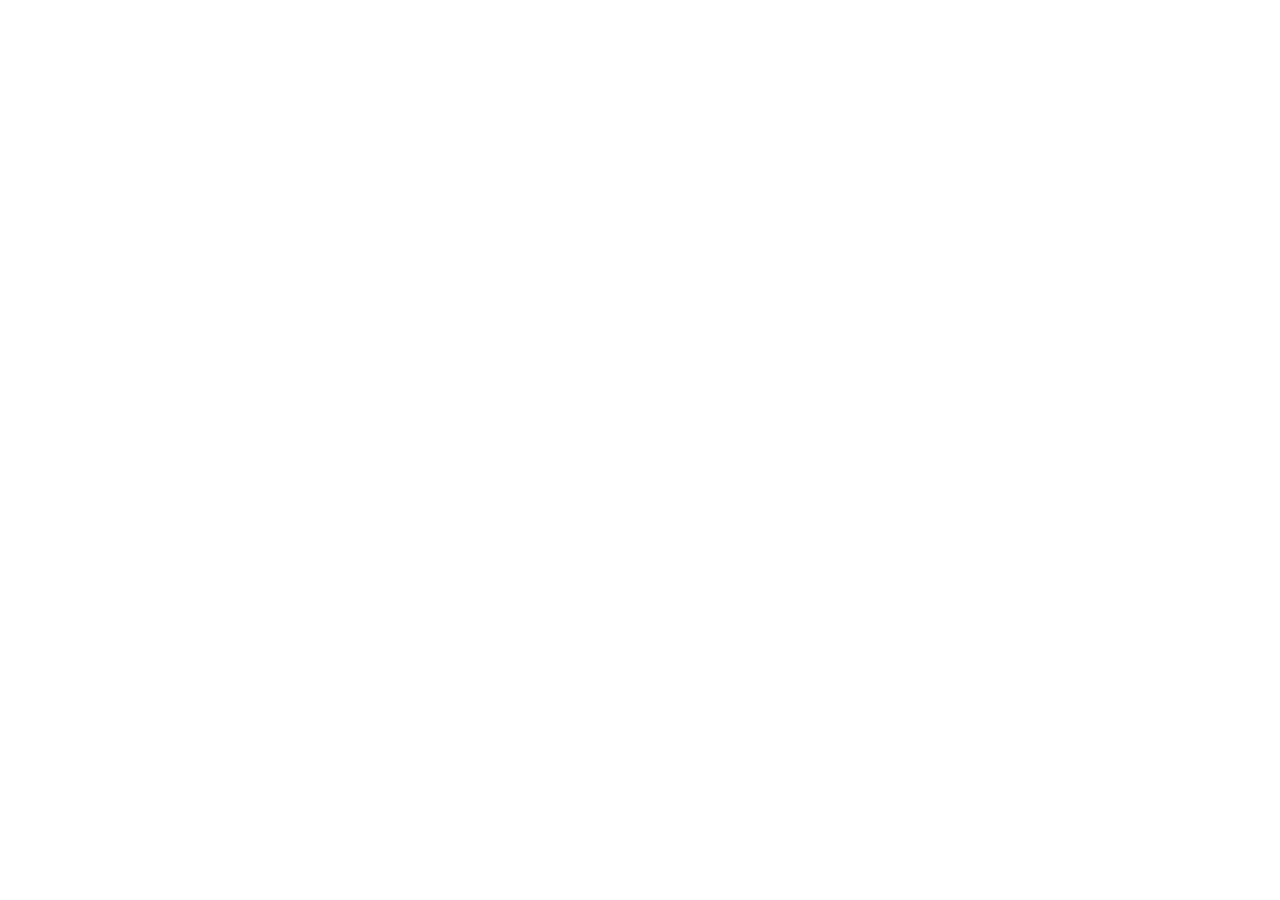
==== index.html @ b3666e8b "Add files via upload" ====
<!doctype html>
<html lang="de">
<head>
  <meta charset="utf-8">
  <meta name="viewport" content="width=device-width, initial-scale=1, viewport-fit=cover">
  <meta name="theme-color" content="#111318">
  <meta name="description" content="Digitaler Spieleblock: Dart, Wizard, Phase 10, Kniffel, Skip-Bo, Rommé – offline nutzbar.">
  <meta name="apple-mobile-web-app-capable" content="yes">
  <meta name="mobile-web-app-capable" content="yes">
  <meta name="apple-mobile-web-app-status-bar-style" content="black-translucent">
  <meta name="apple-mobile-web-app-title" content="Spielstand">
  <link rel="apple-touch-icon" href="icons/icon-180.png">
  <link rel="icon" type="image/png" href="icons/icon-192.png">
  <link rel="manifest" href="manifest.webmanifest">
  <link rel="stylesheet" href="css/style.css">
  <title>Spielstand</title>
</head>
<body>
  <div id="app"></div>
  <script type="module" src="js/app.js"></script>
</body>
</html>
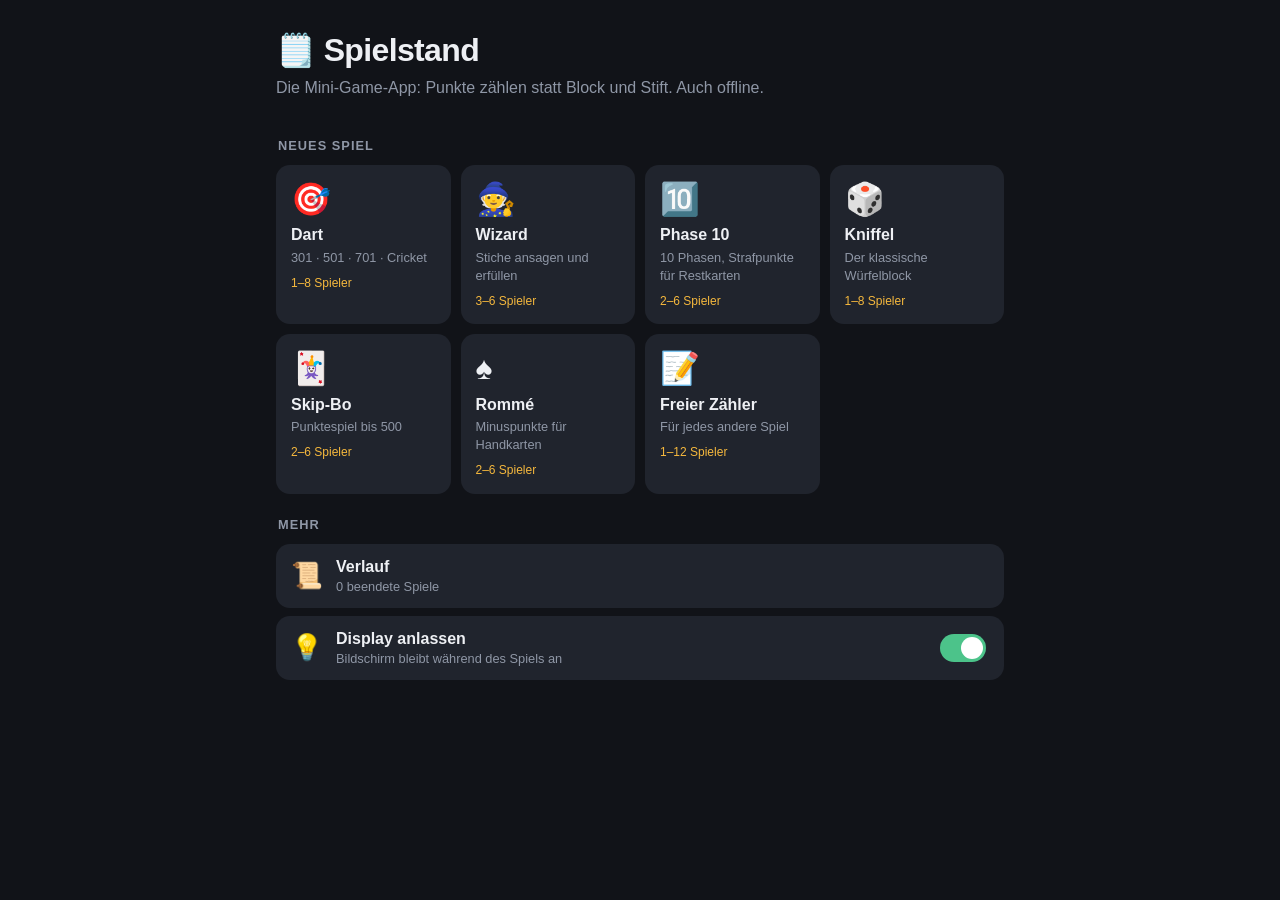
==== commit f592e096: "Add files via upload" ====
--- a/index.html
+++ b/index.html
@@ -9,14 +9,14 @@
   <meta name="mobile-web-app-capable" content="yes">
   <meta name="apple-mobile-web-app-status-bar-style" content="black-translucent">
   <meta name="apple-mobile-web-app-title" content="Spielstand">
-  <link rel="apple-touch-icon" href="icons/icon-180.png">
-  <link rel="icon" type="image/png" href="icons/icon-192.png">
+  <link rel="apple-touch-icon" href="icon-180.png">
+  <link rel="icon" type="image/png" href="icon-192.png">
   <link rel="manifest" href="manifest.webmanifest">
-  <link rel="stylesheet" href="css/style.css">
+  <link rel="stylesheet" href="style.css">
   <title>Spielstand</title>
 </head>
 <body>
   <div id="app"></div>
-  <script type="module" src="js/app.js"></script>
+  <script type="module" src="app.js"></script>
 </body>
 </html>
--- a/style.css
+++ b/style.css
@@ -0,0 +1,261 @@
+:root {
+  --bg: #111318;
+  --bg2: #1a1d24;
+  --card: #20242d;
+  --card2: #2a2f3a;
+  --line: #343a47;
+  --text: #eef0f4;
+  --muted: #8f97a6;
+  --accent: #f5b83d;
+  --accent-ink: #1b1400;
+  --good: #4cc38a;
+  --bad: #ef6b6b;
+  --warn: #f0a04b;
+  --dbl: #3ea6ff;
+  --tpl: #c77dff;
+  --radius: 14px;
+  --safe-b: env(safe-area-inset-bottom, 0px);
+  color-scheme: dark;
+}
+* { box-sizing: border-box; -webkit-tap-highlight-color: transparent; }
+html, body { margin: 0; background: var(--bg); color: var(--text); }
+body {
+  font: 16px/1.4 -apple-system, BlinkMacSystemFont, "SF Pro Text", "Segoe UI", Roboto, sans-serif;
+  min-height: 100vh; -webkit-text-size-adjust: 100%; overscroll-behavior-y: none;
+  padding-bottom: calc(24px + var(--safe-b));
+}
+a { color: inherit; text-decoration: none; }
+button, .btn { font: inherit; color: inherit; border: 0; cursor: pointer; touch-action: manipulation; }
+button:disabled { opacity: .35; cursor: default; }
+input, select { font: inherit; color: var(--text); }
+h1, h2, h3 { margin: 0; }
+small { font-size: .8em; }
+.muted { color: var(--muted); }
+.small { font-size: .85rem; }
+.center { text-align: center; }
+.good { color: var(--good); }
+.bad { color: var(--bad); }
+.row { display: flex; align-items: center; }
+.gap { gap: 8px; }
+.grow { flex: 1; }
+.wrap { max-width: 760px; margin: 0 auto; padding: 12px 16px; }
+
+/* ---------- Buttons ---------- */
+button, .btn {
+  background: var(--card2); border-radius: 12px; padding: 12px 14px; min-height: 44px;
+  display: inline-flex; align-items: center; justify-content: center; gap: 6px; text-align: center;
+  transition: transform .06s, background .15s;
+}
+button:active:not(:disabled), .btn:active { transform: scale(.97); }
+.primary { background: var(--accent); color: var(--accent-ink); font-weight: 700; }
+.ghost { background: transparent; border: 1px solid var(--line); }
+.block { display: flex; width: 100%; margin-top: 10px; }
+.big { font-size: 1.1rem; min-height: 56px; margin-top: 16px; }
+.danger { color: var(--bad); }
+.plain { background: transparent; padding: 0; border-radius: 0; }
+.icon-btn { background: transparent; min-width: 44px; height: 44px; padding: 0; font-size: 1.4rem; border-radius: 10px; display: inline-flex; align-items: center; justify-content: center; }
+.icon-btn.small { min-width: 36px; height: 36px; font-size: 1rem; }
+.chips { display: flex; flex-wrap: wrap; gap: 8px; margin: 8px 0; }
+.chip { min-height: 38px; padding: 8px 14px; border-radius: 999px; background: var(--card2); font-size: .95rem; }
+.chip.on { background: var(--accent); color: var(--accent-ink); font-weight: 600; }
+.chip.on.warn { background: var(--warn); }
+.toggle { background: var(--card2); }
+.toggle.on { background: var(--good); color: #062014; font-weight: 600; }
+
+.switch { width: 46px; height: 28px; border-radius: 999px; background: var(--line); position: relative; flex: none; transition: background .2s; }
+.switch::after { content: ''; position: absolute; top: 3px; left: 3px; width: 22px; height: 22px; border-radius: 50%; background: #fff; transition: transform .2s; }
+.switch.on { background: var(--good); }
+.switch.on::after { transform: translateX(18px); }
+
+/* ---------- Kopfzeilen ---------- */
+.hero { padding: calc(28px + env(safe-area-inset-top, 0px)) 16px 4px; max-width: 760px; margin: 0 auto; }
+.hero h1 { font-size: 2rem; letter-spacing: -.02em; }
+.hero h1::before { content: '🗒️ '; }
+.hero p { color: var(--muted); margin: 4px 0 0; }
+.bar {
+  position: sticky; top: 0; z-index: 10; display: flex; align-items: center; gap: 4px;
+  padding: calc(6px + env(safe-area-inset-top, 0px)) 8px 6px; background: rgba(17, 19, 24, .92);
+  backdrop-filter: blur(12px); -webkit-backdrop-filter: blur(12px); border-bottom: 1px solid var(--line);
+}
+.bar-title { flex: 1; min-width: 0; display: flex; flex-direction: column; padding: 0 4px; }
+.bar-title b, .bar-title small { white-space: nowrap; overflow: hidden; text-overflow: ellipsis; }
+.bar-title small { color: var(--muted); }
+.section { font-size: .8rem; text-transform: uppercase; letter-spacing: .08em; color: var(--muted); margin: 22px 2px 10px; }
+
+/* ---------- Startseite ---------- */
+.game-grid { display: grid; grid-template-columns: repeat(auto-fill, minmax(150px, 1fr)); gap: 10px; }
+.game-card {
+  background: var(--card); border-radius: var(--radius); padding: 14px; display: flex; flex-direction: column; gap: 2px;
+  border: 1px solid transparent; transition: transform .06s;
+}
+.game-card:active { transform: scale(.97); border-color: var(--accent); }
+.gc-icon { font-size: 2rem; line-height: 1.2; margin-bottom: 4px; }
+.game-card small { color: var(--muted); }
+.gc-players { margin-top: 6px; font-size: .75rem; color: var(--accent); }
+.list-item { display: flex; align-items: center; background: var(--card); border-radius: var(--radius); margin-bottom: 8px; padding-right: 4px; }
+.li-main { flex: 1; display: flex; align-items: center; gap: 12px; padding: 12px 14px; min-width: 0; text-align: left; justify-content: flex-start; }
+.li-icon { font-size: 1.6rem; width: 34px; text-align: center; flex: none; }
+.li-text { display: flex; flex-direction: column; min-width: 0; flex: 1; }
+.li-text small { color: var(--muted); white-space: nowrap; overflow: hidden; text-overflow: ellipsis; }
+
+/* ---------- Karten & Formulare ---------- */
+.card { background: var(--card); border-radius: var(--radius); padding: 14px; margin-bottom: 12px; }
+.card-title { font-size: 1.05rem; margin-bottom: 8px; display: flex; justify-content: space-between; align-items: baseline; }
+.player-list { display: flex; flex-direction: column; gap: 6px; margin-bottom: 10px; }
+.player-row { display: flex; align-items: center; gap: 6px; background: var(--card2); border-radius: 10px; padding: 4px 4px 4px 12px; }
+.pr-num { color: var(--muted); width: 18px; }
+.pr-name { flex: 1; font-weight: 600; overflow: hidden; text-overflow: ellipsis; white-space: nowrap; }
+.add-form { display: flex; gap: 8px; }
+.add-form input, .field input, .field select {
+  flex: 1; min-width: 0; background: var(--bg2); border: 1px solid var(--line); border-radius: 10px; padding: 11px 12px; min-height: 46px; width: 100%;
+}
+.add-form button { width: 52px; font-size: 1.4rem; }
+.field { display: flex; flex-direction: column; gap: 6px; margin: 12px 0; }
+.field > span { font-size: .9rem; color: var(--muted); }
+.toggle-row { display: flex; justify-content: space-between; width: 100%; gap: 12px; text-align: left; min-height: 40px; }
+.toggle-row span:first-child { color: var(--text); font-size: 1rem; }
+.rules h3 { margin: 18px 0 6px; font-size: 1.05rem; color: var(--accent); }
+.rules p, .rules li { color: #cfd4de; }
+.rules ul, .rules ol { padding-left: 22px; }
+
+/* ---------- Eingabe-Bereiche ---------- */
+.info-line { color: var(--muted); margin: 2px 2px 10px; font-size: .95rem; }
+.info-line b { color: var(--text); }
+.entry { border: 1px solid var(--line); }
+.entry-head { font-size: 1.05rem; margin-bottom: 4px; }
+.entry-sub { color: var(--muted); font-size: .9rem; margin: 10px 0 6px; }
+.entry-row { display: flex; align-items: center; gap: 10px; padding: 8px 0; border-top: 1px solid var(--line); }
+.entry-row.wrap { flex-wrap: wrap; }
+.entry-row.wrap .er-name { flex-basis: 100%; }
+.er-name { flex: 1; min-width: 0; font-weight: 600; }
+.er-name small { font-weight: 400; }
+.er-pts { width: 46px; text-align: right; font-weight: 700; }
+.entry-sum { margin-top: 10px; padding: 10px; border-radius: 10px; background: var(--bg2); text-align: center; }
+.entry-sum.warn { color: var(--warn); }
+.entry-sum.ok { color: var(--good); }
+.warn-box { margin-top: 8px; padding: 10px; border-radius: 10px; background: rgba(240, 160, 75, .15); color: var(--warn); font-size: .9rem; }
+.stepper { display: flex; align-items: center; gap: 4px; }
+.step { width: 44px; height: 44px; padding: 0; font-size: 1.4rem; border-radius: 10px; }
+.step-val { min-width: 36px; text-align: center; font-size: 1.25rem; font-weight: 700; font-variant-numeric: tabular-nums; }
+.num {
+  width: 84px; background: var(--bg2); border: 1px solid var(--line); border-radius: 10px; padding: 10px; min-height: 44px;
+  text-align: right; font-size: 1.15rem; font-weight: 700; font-variant-numeric: tabular-nums;
+}
+.num:focus, .add-form input:focus, .field input:focus { outline: 2px solid var(--accent); border-color: transparent; }
+.calc-btn { width: 44px; padding: 0; font-size: 1.15rem; }
+.party-head { display: flex; justify-content: space-between; align-items: baseline; font-size: 1.1rem; }
+.party-pts { font-weight: 800; color: var(--accent); font-variant-numeric: tabular-nums; }
+.done-banner { display: flex; align-items: center; gap: 10px; justify-content: space-between; background: var(--card); border: 1px solid var(--accent); border-radius: var(--radius); padding: 8px 12px; margin-bottom: 12px; }
+
+/* ---------- Punktetabelle ---------- */
+.table-wrap { overflow-x: auto; margin: 12px 0; border-radius: var(--radius); background: var(--card); -webkit-overflow-scrolling: touch; }
+table.score { border-collapse: collapse; width: 100%; font-variant-numeric: tabular-nums; }
+.score th, .score td { padding: 8px 10px; text-align: center; border-bottom: 1px solid var(--line); white-space: nowrap; }
+.score thead th { position: sticky; top: 0; background: var(--card2); font-size: .9rem; }
+.score tbody th, .score tfoot th, .score thead th:first-child { position: sticky; left: 0; background: var(--card2); text-align: left; font-weight: 500; color: var(--muted); z-index: 1; }
+.score thead th:first-child { z-index: 2; }
+.score th.active { color: var(--accent); }
+.score tfoot td, .score tfoot th { background: var(--bg2); font-size: 1.05rem; }
+.score tr.empty td { color: var(--muted); padding: 18px; }
+.cell-main { display: block; font-weight: 700; }
+.cell-sub { display: block; font-size: .72rem; color: var(--muted); }
+.cell-sub.good { color: var(--good); }
+.cell-sub.bad { color: var(--bad); }
+td.good .cell-main { color: var(--good); }
+td.bad .cell-main { color: var(--bad); }
+
+/* Kniffel */
+.kniffel tbody th { font-size: .9rem; color: var(--text) !important; }
+.kn-cell { cursor: pointer; min-width: 64px; font-weight: 700; font-size: 1.05rem; height: 42px; }
+.kn-cell.cur { background: rgba(245, 184, 61, .07); }
+.kn-cell.struck { color: var(--muted); }
+.kn-cell.sel { outline: 2px solid var(--accent); outline-offset: -2px; }
+.kniffel tr.sum td, .kniffel tr.sum th { background: var(--bg2); font-size: .9rem; }
+.kniffel tr.strong td { font-weight: 700; }
+.kniffel tr.total td, .kniffel tr.total th { background: var(--card2); font-size: 1.15rem; font-weight: 800; color: var(--accent) !important; }
+.pick-grid { display: grid; grid-template-columns: repeat(3, 1fr); gap: 8px; margin: 12px 0; }
+.pick-grid.dense { grid-template-columns: repeat(6, 1fr); }
+.pick-grid.count .count-key { flex-direction: column; gap: 0; min-height: 64px; }
+.count-key b { font-size: 1.4rem; }
+.count-key small { color: var(--muted); font-weight: 500; }
+.count-key.on small { color: var(--accent-ink); }
+.pick-grid .wide { grid-column: 1 / -1; }
+
+/* ---------- Dart ---------- */
+.play-dart { padding-bottom: 0; }
+.dart-players { display: flex; flex-direction: column; gap: 8px; }
+.dart-player { background: var(--card); border-radius: var(--radius); padding: 10px 14px; border: 2px solid transparent; }
+.dart-player.active { border-color: var(--accent); }
+.dp-head { display: flex; align-items: center; gap: 8px; }
+.dp-name { font-weight: 700; flex: 1; }
+.badge { font-size: .75rem; background: var(--card2); padding: 2px 8px; border-radius: 999px; }
+.badge.warn { color: var(--warn); }
+.dp-main { display: flex; align-items: center; gap: 14px; }
+.dp-rem { font-size: 2.6rem; font-weight: 800; font-variant-numeric: tabular-nums; min-width: 96px; letter-spacing: -.02em; }
+.dart-player:not(.active) .dp-rem { font-size: 1.8rem; color: #c5cad4; }
+.dp-stats { font-size: .85rem; color: var(--muted); }
+.dp-turn { display: flex; align-items: center; gap: 6px; margin-top: 6px; flex-wrap: wrap; }
+.slot { width: 52px; height: 32px; border-radius: 8px; background: var(--bg2); display: inline-flex; align-items: center; justify-content: center; font-weight: 700; }
+.checkout { color: var(--good); font-weight: 600; margin-left: 6px; }
+.pad {
+  position: sticky; bottom: 0; margin: 12px -16px 0; padding: 10px 12px calc(10px + var(--safe-b));
+  background: rgba(17, 19, 24, .96); border-top: 1px solid var(--line); backdrop-filter: blur(10px); -webkit-backdrop-filter: blur(10px);
+}
+body:has(.pad) { padding-bottom: 0; }
+.seg { display: flex; gap: 6px; margin-bottom: 8px; }
+.seg button { flex: 1; min-height: 38px; padding: 6px; font-size: .9rem; }
+.seg button.on { background: var(--accent); color: var(--accent-ink); font-weight: 700; }
+.seg.mods button.on.dbl { background: var(--dbl); color: #001629; }
+.seg.mods button.on.tpl { background: var(--tpl); color: #1a0029; }
+.numgrid { display: grid; grid-template-columns: repeat(5, 1fr); gap: 6px; margin-bottom: 8px; }
+.numgrid.cricket { grid-template-columns: repeat(4, 1fr); }
+.key { min-height: 48px; padding: 0; font-size: 1.15rem; font-weight: 700; }
+.key.on { background: var(--accent); color: var(--accent-ink); }
+.keypad { display: grid; grid-template-columns: repeat(3, 1fr); gap: 6px; margin-bottom: 8px; }
+.keypad .key { min-height: 52px; font-size: 1.3rem; }
+.sum-display { text-align: center; font-size: 2.2rem; font-weight: 800; padding: 4px; min-height: 52px; }
+.sum-display .muted { font-size: 1rem; font-weight: 400; }
+.quick { display: flex; gap: 6px; overflow-x: auto; margin-bottom: 8px; }
+.quick .chip { flex: none; }
+.leg-over { text-align: center; font-size: 1.2rem; font-weight: 700; padding: 8px; }
+.cricket .mark { font-size: 1.3rem; font-weight: 800; height: 44px; }
+.cricket .mark.m3 { color: var(--good); }
+.cricket .mark.dead { opacity: .35; }
+.cricket tbody th { font-weight: 800 !important; color: var(--text) !important; font-size: 1.1rem; }
+.cricket td.big { font-size: 1.4rem; font-weight: 800; }
+
+/* ---------- Bottom-Sheets ---------- */
+.sheet-backdrop { position: fixed; inset: 0; background: rgba(0, 0, 0, .55); z-index: 40; animation: fade .15s; }
+.sheet {
+  position: fixed; left: 0; right: 0; bottom: 0; z-index: 41; max-width: 600px; margin: 0 auto; max-height: 88vh; overflow-y: auto;
+  background: var(--bg2); border-radius: 20px 20px 0 0; padding: 18px 16px calc(18px + var(--safe-b)); animation: up .2s ease-out;
+}
+.still { animation: none !important; }
+.confirm .sheet-title { margin: 6px 0 16px; }
+.danger-bg { background: var(--bad); color: #fff; }
+.sheet-title { font-weight: 700; font-size: 1.1rem; text-align: center; margin-bottom: 8px; }
+.menu-item { display: flex; width: 100%; justify-content: flex-start; background: var(--card); margin-bottom: 8px; padding: 14px; border-radius: 12px; }
+.calc-total { text-align: center; font-size: 2.6rem; font-weight: 800; color: var(--accent); }
+.calc-items { text-align: center; color: var(--muted); min-height: 22px; font-size: .9rem; word-break: break-word; }
+.calc-grid { display: grid; grid-template-columns: repeat(3, 1fr); gap: 8px; margin: 12px 0; }
+.calc-key { flex-direction: column; gap: 0; min-height: 58px; }
+.calc-key small { color: var(--muted); }
+.win { text-align: center; }
+.trophy { font-size: 3.4rem; animation: pop .5s ease-out; }
+.win h2 { margin: 4px 0 14px; font-size: 1.5rem; }
+.standings { list-style: none; padding: 0; margin: 0 0 8px; text-align: left; }
+.standings li { display: flex; gap: 10px; padding: 10px 12px; background: var(--card); border-radius: 10px; margin-bottom: 6px; align-items: baseline; }
+.standings li.first { border: 1px solid var(--accent); }
+.st-place { color: var(--muted); width: 24px; }
+.st-name { flex: 1; font-weight: 700; }
+.st-score { color: var(--muted); font-size: .9rem; text-align: right; }
+.toast {
+  position: fixed; left: 50%; bottom: calc(24px + var(--safe-b)); transform: translateX(-50%); z-index: 60;
+  background: var(--text); color: var(--bg); padding: 10px 16px; border-radius: 999px; font-weight: 600; animation: up .2s;
+  max-width: 90vw; text-align: center;
+}
+@keyframes up { from { transform: translateY(30px); opacity: 0; } }
+.toast { animation-name: toastUp; }
+@keyframes toastUp { from { transform: translate(-50%, 30px); opacity: 0; } }
+@keyframes fade { from { opacity: 0; } }
+@keyframes pop { 0% { transform: scale(.3); } 70% { transform: scale(1.15); } 100% { transform: scale(1); } }
